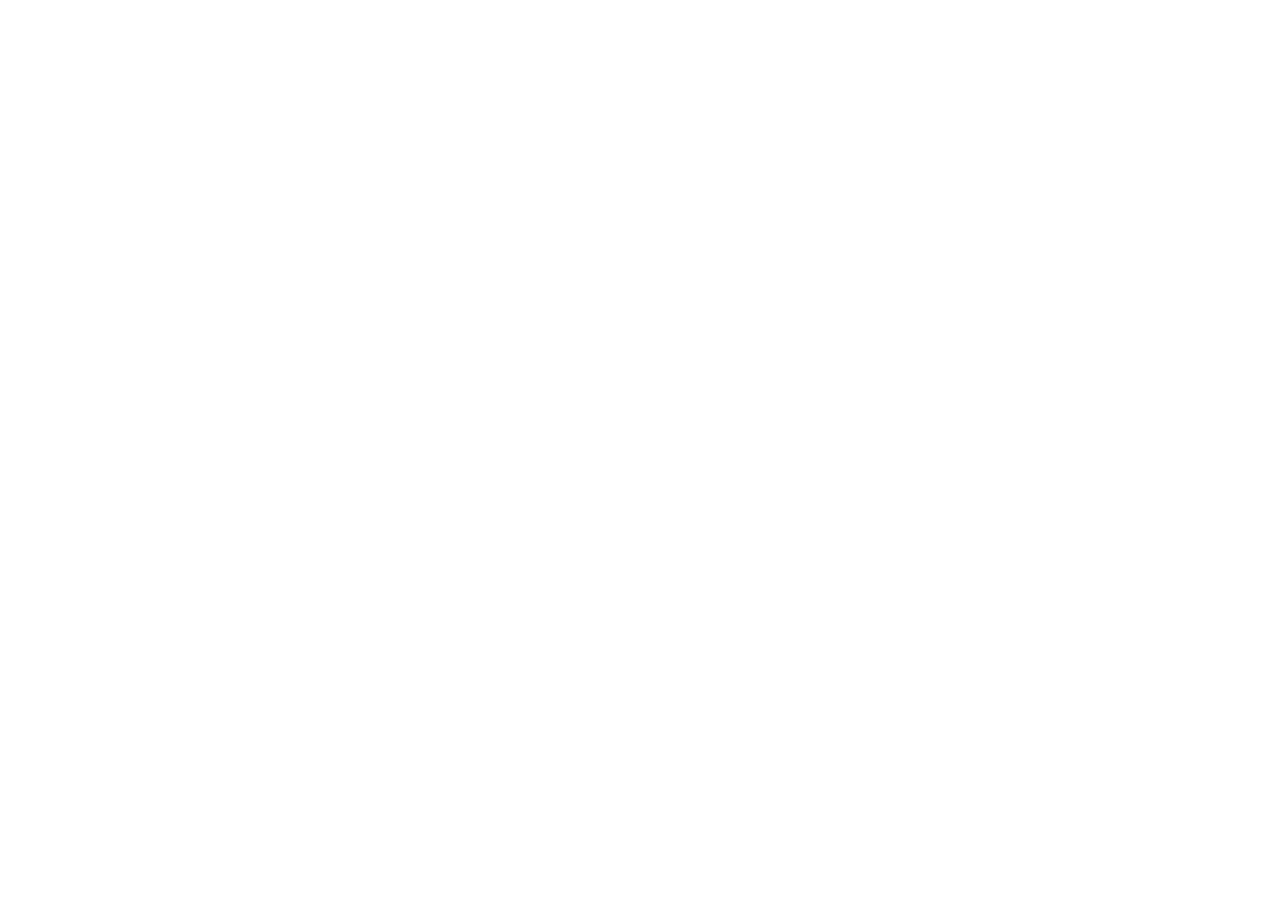
==== productpage.html @ 1621bd14 "Add files via upload" ====
<!DOCTYPE html>
<html lang="nl">

<head>
	<meta charset="UTF-8">
	<meta name="author" content="jouw naam">
	<meta name="viewport" content="width=device-width, initial-scale=1">

	<title>Howdy FED2526</title>

	<link href="styles/style.css" rel="stylesheet">

	<link rel="icon" type="image/svg+xml" href="images/favicon.svg">
</head>

<body>
	
</body>
</html>
---- styles/style.css ----
/**************/
/* CSS REMEDY */
/**************/
*,
*::after,
*::before {
  box-sizing: border-box;
}

img {
  max-width: 100%;
}

/*********************/
/* CUSTOM PROPERTIES */
/*********************/
:root {
  /* startje */
  --primary-color-text: #111;
  --secondary-color-text: #fff;
  --color-background: #eee;
  --primary-color: #2c4d4b;
  --secondary-color: #efba28;
  --fontFamily: "Source Sans 3", sans-serif;
}

/****************/
/* STYLING */
/****************/

html {
  font-family: var(--fontFamily);
  font-size: 14px;
  font-weight: 400;
}

body {
  margin: 0;
}

/* HEADER, behalve header ul */

header>button {
  /* JOUW CODE HIER - stap 3 */
  order: -1;
}

header div:nth-of-type(1) {
  display: grid;
  grid-template-columns: 10% auto 12% 12% 12%;
  padding: 1.1em;
  align-items: center;
  justify-items: center;
}

header div:nth-of-type(2) {
  position: relative;
}

header div:nth-of-type(2) input {
  width: 100%;
  height: 3em;
  padding-right: 3em;
  border: thin solid #a9a9a9;
}

header div:nth-of-type(2) img {
  position: absolute;
  right: 1em;
  top: 0.5em;
  pointer-events: none;
}

header p {
  background-color: var(--primary-color);
  color: var(--secondary-color-text);
  padding: 0.6em;
  margin: 0;
  text-align: center;
}

header div button {
  outline: none;
}

header div img {
  height: 1.8em;
}

/* ZOEKBALK */

header div label {

  display: block;
  font: var(--fontFamily)
}

input {
  width: 100%;
  padding-right: 3em;
}


/* NAV */

nav {
  position: absolute;
  translate: -110% 0%;
  transition: translate .3s;
  width: 100%;
}


nav.toonMenu {
  translate: 0% 0%;
  z-index: 1;
}

nav>ul {
  /* JOUW CODE HIER - stap 8 */
  flex-direction: column;
  padding: 0.3em;
  margin: 0;
}

/* CAROUSEL HEADER */

header ul li {
  display: grid;
  grid-template-columns: 100%;
  grid-template-rows: 80% 20%;
  max-width: 100vw;
  text-align: center;
}

header ul li img {
  height: 30em;
  overflow: scroll;
  object-fit: cover;
  grid-area: 1 / 1 / 3 / 2;
  /* https://css-tricks.com/almanac/properties/o/object-fit/ */
}

header nav ul {
  background-color: white;
}

/* header carousel, misschien naar var */
header>ul {
  display: flex;
  overflow: auto;
  scroll-snap-type: x mandatory;
  scroll-behavior: smooth;
  /* zodat je niet per ongeluk 'back' scrollt */
  overscroll-behavior-x: contain;
}

/* ul carousel, zelfde als header ul */
section ul {
  display: flex;
  overflow: auto;
  scroll-snap-type: x mandatory;
  scroll-behavior: smooth;
  /* zodat je niet per ongeluk 'back' scrollt */
  overscroll-behavior-x: contain;
  padding: 1em;
  gap: 1em;

}

li {

  flex-shrink: 0;
  scroll-snap-align: center;
}

li a {
  text-decoration: none;
  font-size: 1.2em;
  font-weight: 600;
  color: var(--primary-color);
}

header a {
  padding: .5em;
  grid-area: 2 / 1 / 3 / 2;
  background-color: white;
  margin: auto;
  border-radius: .5em;
}

svg {
  fill: var(--primary-color)
}

section:nth-of-type(1) {
  display: grid;
  grid-template-columns: repeat(2, 1fr);
  gap: .5em;
  padding: 1em;
}

section:nth-of-type(1) h2 {
  grid-column: 1 / -1;
  margin-bottom: 1em;
}

section:nth-of-type(1) article {
  position: relative;
  aspect-ratio: 1 / 1;
  overflow: hidden;
}

section:nth-of-type(1) article a {
  display: block;
  width: 100%;
  height: 100%;
  text-decoration: none;
  color: inherit;
}

section:nth-of-type(1) article img {
  width: 100%;
  height: 100%;
  object-fit: cover;
}

section:nth-of-type(1) article p {
  position: absolute;
  bottom: 0;
  left: 0;
  width: 100%;
  margin: 0;
  padding: 1em;
  text-align: center;
  color: #fff;
  font-weight: 600;
}

section:nth-of-type(2) {
  background-color: var(--primary-color);
  padding: 3em 2em;
}

/* Titel */
section:nth-of-type(2) h2 {
  margin: 0;

  color: #fff;

  font-weight: 600;
  font-size: 24px;
}

/* Link onder de titel */
section:nth-of-type(2) a {
  display: inline-block;
  margin-top: 1.5em;

  color: #fff;
  text-decoration: underline;
  font-weight: 500;
  font-size: 16px;
}

/* Afbeelding */
section:nth-of-type(2) img {
  display: block;
  margin-top: 2em;

  width: 100%;
  max-width: 520px;

}

/* SECTION 3 */
section:nth-of-type(3) section ul {
  display: grid;
  grid-template-columns: repeat(4, minmax(0, 1fr));
  gap: 28px;
  padding: 0;
  margin: 0;
  list-style: none;
}

/* @media (max-width: 1024px){ section ul{ grid-template-columns: repeat(3, 1fr);} }
@media (max-width: 768px){  section ul{ grid-template-columns: repeat(2, 1fr);} }
@media (max-width: 480px){  section ul{ grid-template-columns: 1fr;} } */


/* ===== Product card (LI) – “Bever” look ===== */
section:nth-of-type(3) li,
section:nth-of-type(5) li {
  display: grid;
  grid-template-columns: repeat(5, 16px) 1fr;
  grid-template-areas:
    "img img img img img img"
    "title title title title title title"
    "s1 s2 s3 s4 s5 count"
    "price price price price price price"
    "colors colors colors colors colors colors";
  row-gap: 14px;
  column-gap: 6px;
  font-family: system-ui, -apple-system, Segoe UI, Roboto, Arial, sans-serif;
  color: #111;
  max-width: 40%;
}

/* IMAGE (grote lichtgrijze tile) */
section:nth-of-type(3) li>img:first-child,
section:nth-of-type(5) li>img:first-child {
  grid-area: img;
  width: 100%;
  object-fit: contain;
  display: block;
}

/* HEART (witte cirkel rechtsboven in tile) */
section:nth-of-type(3) li>button,
section:nth-of-type(5) li>button {
  grid-area: img;
  justify-self: end;
  align-self: start;
  margin: .5em;
  width: 3em;
  height: 3em;
  border: 0;
  border-radius: 999px;
  background: #fff;

  display: grid;
  place-items: center;
  cursor: pointer;
}

section:nth-of-type(3) li>button svg,
section:nth-of-type(5) li>button svg {
  width: 26px;
  height: 26px;
  fill: #0f3b35;
}

/* TITLE */
section:nth-of-type(3) li>h3,
section:nth-of-type(5) li>h3 {
  grid-area: title;
  margin: 0;
  padding: 0 0 0 0;
  font-size: 14px;
  line-height: 1.2;
  font-weight: 600;
  letter-spacing: -0.01em;
}

/* STARS */
section:nth-of-type(3) li>img:nth-of-type(2),
section:nth-of-type(5) li>img:nth-of-type(2) {
  grid-area: s1;
}

section:nth-of-type(3) li>img:nth-of-type(3),
section:nth-of-type(5) li>img:nth-of-type(3) {
  grid-area: s2;
}

section:nth-of-type(3) li>img:nth-of-type(4),
section:nth-of-type(5) li>img:nth-of-type(4) {
  grid-area: s3;
}

section:nth-of-type(3) li>img:nth-of-type(5),
section:nth-of-type(5) li>img:nth-of-type(5) {
  grid-area: s4;
}

section:nth-of-type(3) li>img:nth-of-type(6),
section:nth-of-type(5) li>img:nth-of-type(6) {
  grid-area: s5;
}

section:nth-of-type(3) li>img[src*="star"],
section:nth-of-type(5) li>img[src*="star"] {
  width: 18px;
  height: 18px;
  align-self: center;
  display: block;
}

/* REVIEW COUNT “7” rechts naast sterren */
section:nth-of-type(3) li::after,
section:nth-of-type(5) li::after {
  content: var(--review-count);
  grid-area: count;
  align-self: center;
  justify-self: start;
  font-size: 14px;
  color: #6b7280;
  margin-left: 4px;
}

/* PRICE */
section:nth-of-type(3) li>p:first-of-type,
section:nth-of-type(5) li>p:first-of-type {
  grid-area: price;
  margin: 0;
  font-size: 16px;
  font-weight: 800;
  letter-spacing: -0.01em;
}

/* COLORS */
section:nth-of-type(3) li>p:last-of-type,
section:nth-of-type(5) li>p:last-of-type {
  grid-area: colors;
  margin: 0;
  font-size: 13px;
  font-weight: 400;
  color: #8A8A8A;
  ;
}

/* Spacing onder tile (zoals voorbeeld: tekst “hangt” onder tile) */
section:nth-of-type(3) li>h3,
section:nth-of-type(3) li>img[src*="star"],
section:nth-of-type(3) li::after,
section:nth-of-type(3) li>p section:nth-of-type(5) li>h3,
section:nth-of-type(5) li>img[src*="star"],
section:nth-of-type(5) li::after,
section:nth-of-type(5) li>p {
  padding-left: 0;
}

/* SECTION 4 */
section:nth-of-type(4) {
  background-color: #E9E0D2;
  max-width: 520px;
  margin: 40px auto;
  font-family: system-ui, sans-serif;
  padding: 3em 2em;
}

section:nth-of-type(4) h2 {

  margin: 0;
  color: #404040;
  ;
  font-weight: 600;
  font-size: 24px;
}

section:nth-of-type(4) a {
  display: inline-block;
  margin-top: 1.5em;
  color: #404040;
  text-decoration: none;
  font-weight: 500;
  font-size: 16px;
}


section:nth-of-type(4) img {
  height: 480px;
  object-fit: cover;
  display: block;
  margin-top: 2em;
  width: 100%;
  max-width: 520px;
}

.visually-hidden {
  position: absolute;
  width: 1px;
  height: 1px;
  padding: 0;
  margin: -1px;
  overflow: hidden;
  clip: rect(0, 0, 0, 0);
  white-space: nowrap;
  border: 0;
}
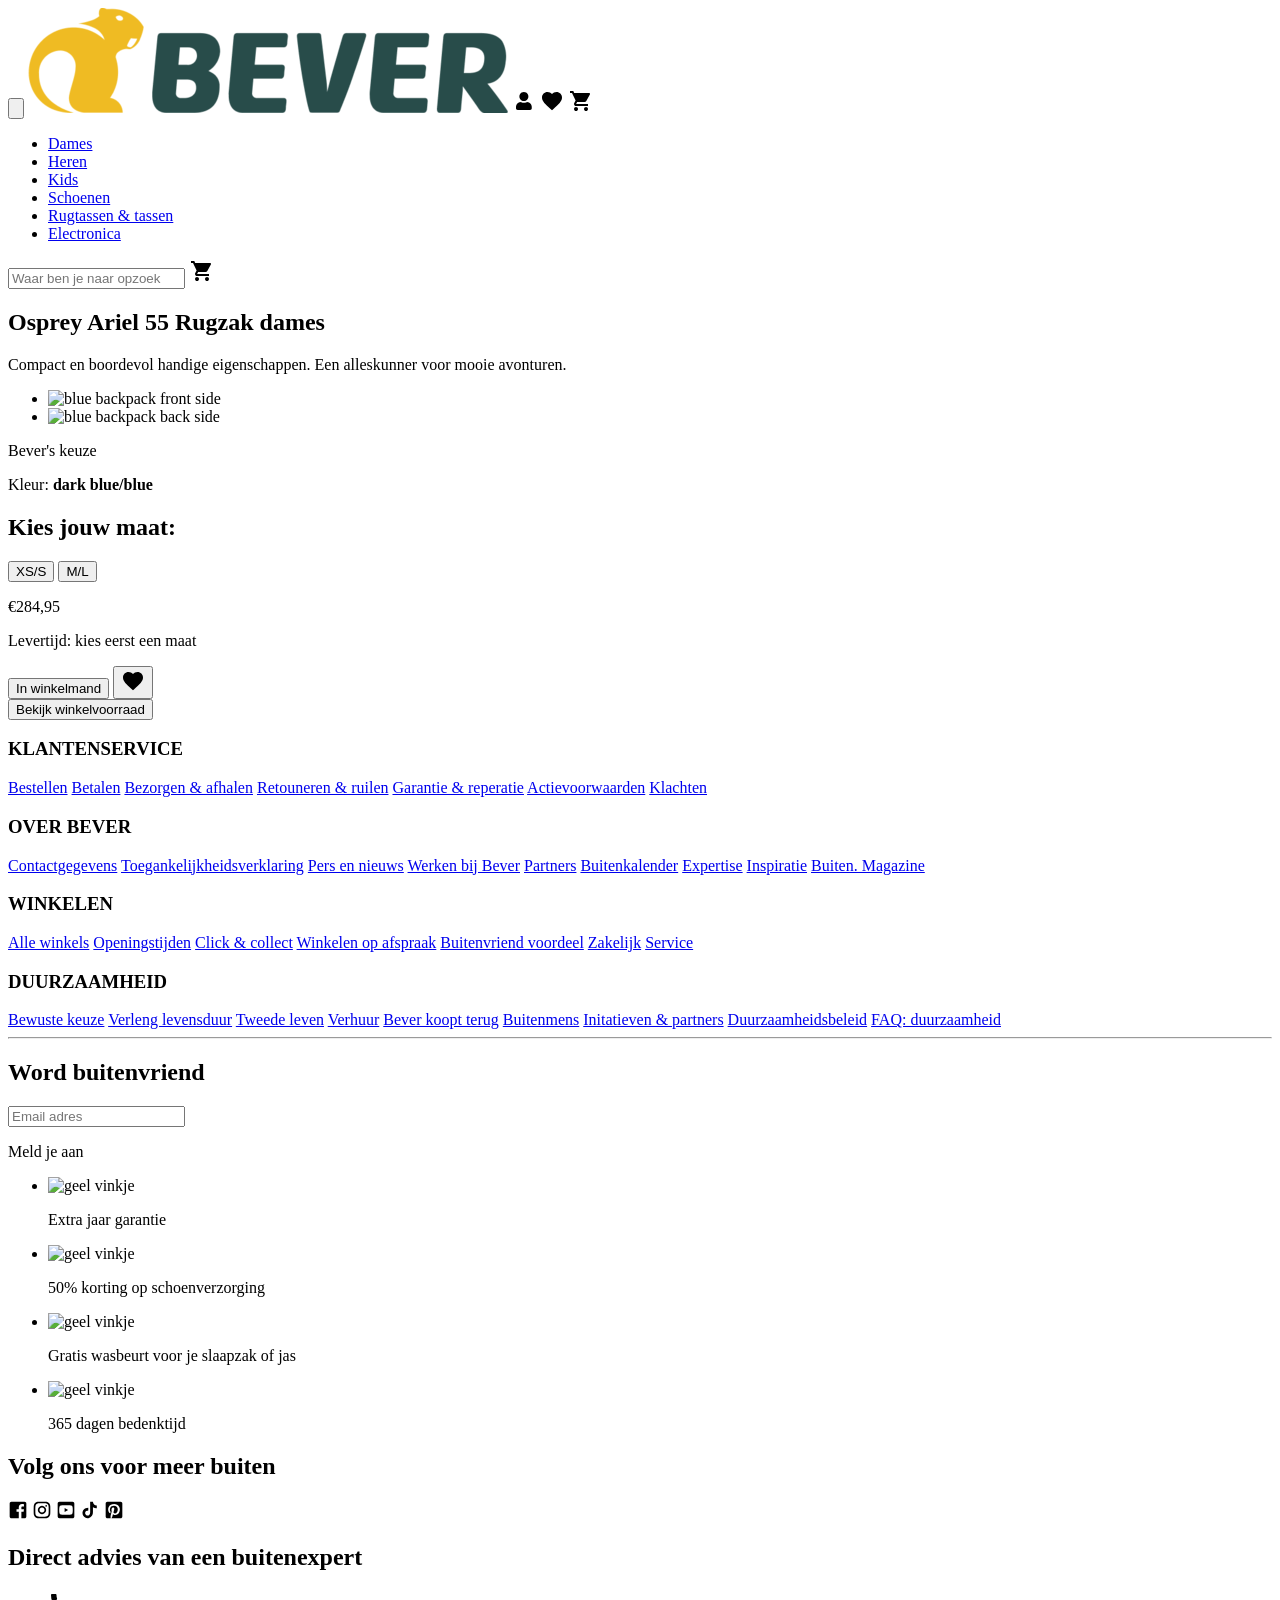
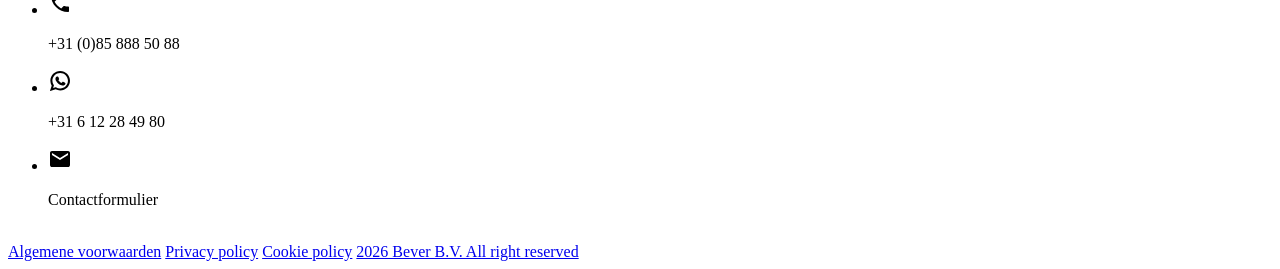
==== commit 2d2d933d: "Add files via upload" ====
--- a/productpage.html
+++ b/productpage.html
@@ -8,12 +8,298 @@
 
 	<title>Howdy FED2526</title>
 
-	<link href="styles/style.css" rel="stylesheet">
+	<link href="styles/style-algemeen.css" rel="stylesheet">
+	<link href="styles/style-productpage.css" rel="stylesheet">
 
 	<link rel="icon" type="image/svg+xml" href="images/favicon.svg">
 </head>
 
 <body>
-	
+	<header>
+		<div>
+
+			<button aria-hidden="true"><img src="https://assets.codepen.io/274456/ui-icon-hamburger.svg"
+					alt="" /></button>
+
+
+
+			<img src="images/BeverLogo.png" alt="Bever logo" href="index.html" />
+			<svg width="24" height="24" viewBox="0 0 24 24" xmlns="http://www.w3.org/2000/svg" focusable="false"
+				aria-hidden="true" class="as-a-icon__svg">
+				<title>account</title>
+				<path fill-rule="evenodd" clip-rule="evenodd"
+					d="M9.607 11.402a4.461 4.461 0 0 0 2.268.598c.82 0 1.576-.2 2.268-.598a4.377 4.377 0 0 0 1.634-1.634 4.462 4.462 0 0 0 .598-2.268c0-.82-.2-1.576-.598-2.268a4.377 4.377 0 0 0-1.634-1.634A4.462 4.462 0 0 0 11.875 3c-.82 0-1.576.2-2.268.598a4.378 4.378 0 0 0-1.634 1.634A4.462 4.462 0 0 0 7.375 7.5c0 .82.2 1.576.598 2.268a4.377 4.377 0 0 0 1.634 1.634Zm7.788 2.356a4.61 4.61 0 0 0-2.356-.633h-.598a6.105 6.105 0 0 1-2.566.563c-.89 0-1.746-.188-2.566-.563H8.71a4.61 4.61 0 0 0-2.356.633c-.726.422-1.3.996-1.722 1.722A4.611 4.611 0 0 0 4 17.836v1.477c0 .468.164.867.492 1.195.328.328.727.492 1.196.492h12.375c.468 0 .867-.164 1.195-.492.328-.328.492-.727.492-1.195v-1.477c0-.844-.211-1.629-.633-2.356a4.672 4.672 0 0 0-1.723-1.722Z">
+				</path>
+			</svg>
+
+			<svg width="24" height="24" viewBox="0 0 24 24" xmlns="http://www.w3.org/2000/svg" focusable="false"
+				aria-hidden="true" class="as-a-icon__svg">
+				<path
+					d="m12 21.333-1.45-1.318C5.4 15.349 2 12.272 2 8.495 2 5.418 4.42 3 7.5 3c1.74 0 3.41.81 4.5 2.088C13.09 3.81 14.76 3 16.5 3 19.58 3 22 5.418 22 8.495c0 3.777-3.4 6.854-8.55 11.53L12 21.332Z">
+				</path>
+			</svg>
+
+			<svg width="24" height="24" viewBox="0 0 24 24" xmlns="http://www.w3.org/2000/svg" focusable="false"
+				aria-hidden="true" class="as-a-icon__svg">
+				<path fill-rule="evenodd" clip-rule="evenodd"
+					d="M2 2h3.279l.936 1.972h14.801c.281 0 .516.102.703.305.187.203.281.446.281.728a.907.907 0 0 1-.14.47l-3.56 6.478c-.375.689-.953 1.033-1.733 1.033H9.119l-.89 1.643-.046.141c0 .156.078.235.234.235h11.569v2.018H7.996c-.532 0-.992-.203-1.382-.61-.39-.407-.586-.876-.586-1.408 0-.313.078-.626.234-.94l1.359-2.487-3.607-7.606H2V2Zm14.614 16.62c.405-.407.874-.61 1.405-.61.53 0 .991.203 1.382.61.39.407.585.876.585 1.408 0 .532-.195.994-.585 1.385-.39.391-.851.587-1.382.587-.531 0-1-.196-1.405-.587-.406-.391-.61-.853-.61-1.385s.204-1.001.61-1.408Zm-8.619-.61c-.53 0-.999.203-1.405.61a2.017 2.017 0 0 0-.562 1.408c0 .532.195.994.586 1.385.39.391.85.587 1.381.587s1-.196 1.405-.587c.406-.391.61-.853.61-1.385s-.204-1.001-.61-1.408c-.405-.407-.874-.61-1.405-.61Z">
+				</path>
+			</svg>
+		</div>
+
+		<nav>
+			<ul>
+				<li><a href="#"> Dames</a></li>
+				<li><a href="#"> Heren</a></li>
+				<li><a href="#"> Kids</a></li>
+				<li><a href="#"> Schoenen</a></li>
+				<li><a href="#"> Rugtassen & tassen</a></li>
+				<li><a href="#"> Electronica</a>
+				</li>
+			</ul>
+		</nav>
+
+		<div>
+			<input type="search" name="zoeken" placeholder="Waar ben je naar opzoek" />
+			<img src="images/basket.svg">
+		</div>
+	</header>
+
+	<main>
+
+		<section>
+
+			<h1>Osprey Ariel 55 Rugzak dames</h1>
+			<p>Compact en boordevol handige eigenschappen. Een alleskunner voor mooie avonturen.</p>
+
+			<ul>
+				<li>
+					<img src="images/backpack_front.jpg" alt="blue backpack front side">
+				</li>
+				<li>
+					<img src="images/backpack_back.jpg" alt="blue backpack back side">
+				</li>
+			</ul>
+			<p>Bever's keuze</p>
+
+		</section>
+
+		<section>
+			<p>Kleur: <strong>dark blue/blue</strong></p>
+
+			<h2>Kies jouw maat:</h2>
+
+			<form>
+				<button type="button">XS/S</button>
+				<button type="button">M/L</button>
+			</form>
+
+			<p>€284,95</p>
+
+			<p>Levertijd: kies eerst een maat</p>
+
+			<form>
+				<button type="submit"> In winkelmand</button>
+				<button type="button">
+					<svg width="24" height="24" viewBox="0 0 24 24" xmlns="http://www.w3.org/2000/svg" focusable="false"
+						aria-hidden="true" class="as-a-icon__svg">
+						<title>favorite heart</title>
+						<path
+							d="m12 21.333-1.45-1.318C5.4 15.349 2 12.272 2 8.495 2 5.418 4.42 3 7.5 3c1.74 0 3.41.81 4.5 2.088C13.09 3.81 14.76 3 16.5 3 19.58 3 22 5.418 22 8.495c0 3.777-3.4 6.854-8.55 11.53L12 21.332Z">
+						</path>
+					</svg>
+				</button>
+			</form>
+
+			<button type="button"> Bekijk winkelvoorraad</button>
+		</section>
+
+		<section>
+
+		</section>
+
+	</main>
+
+	<footer>
+		<section>
+
+			<h3>KLANTENSERVICE</h3>
+			<a href="#">Bestellen</a>
+			<a href="#">Betalen</a>
+			<a href="#">Bezorgen & afhalen</a>
+			<a href="#">Retouneren & ruilen</a>
+			<a href="#">Garantie & reperatie</a>
+			<a href="#">Actievoorwaarden</a>
+			<a href="#">Klachten</a>
+
+
+			<h3>OVER BEVER</h3>
+			<a href="#">Contactgegevens</a>
+			<a href="#">Toegankelijkheidsverklaring</a>
+			<a href="#">Pers en nieuws</a>
+			<a href="#">Werken bij Bever</a>
+			<a href="#">Partners</a>
+			<a href="#">Buitenkalender</a>
+			<a href="#">Expertise</a>
+			<a href="#">Inspiratie</a>
+			<a href="#">Buiten. Magazine</a>
+
+
+			<h3>WINKELEN</h3>
+			<a href="#">Alle winkels</a>
+			<a href="#">Openingstijden</a>
+			<a href="#">Click & collect</a>
+			<a href="#">Winkelen op afspraak</a>
+			<a href="#">Buitenvriend voordeel</a>
+			<a href="#">Zakelijk</a>
+			<a href="#">Service</a>
+
+			<h3>DUURZAAMHEID</h3>
+			<a href="#">Bewuste keuze</a>
+			<a href="#">Verleng levensduur</a>
+			<a href="#">Tweede leven</a>
+			<a href="#">Verhuur</a>
+			<a href="#">Bever koopt terug</a>
+			<a href="#">Buitenmens</a>
+			<a href="#">Initatieven & partners</a>
+			<a href="#">Duurzaamheidsbeleid</a>
+			<a href="#">FAQ: duurzaamheid</a>
+
+		</section>
+
+		<HR>
+
+		<section>
+			<H2>Word buitenvriend</H2>
+			<input type="search" name="zoeken" placeholder="Email adres" />
+			<p>Meld je aan</p>
+
+			<ul>
+				<li>
+					<img src="images/vink-vector.png" alt="geel vinkje">
+					<p>Extra jaar garantie</p>
+				</li>
+
+				<li>
+					<img src="images/vink-vector.png" alt="geel vinkje">
+					<p>50% korting op schoenverzorging</p>
+				</li>
+
+				<li>
+					<img src="images/vink-vector.png" alt="geel vinkje">
+					<p>Gratis wasbeurt voor je slaapzak of jas</p>
+				</li>
+
+				<li>
+					<img src="images/vink-vector.png" alt="geel vinkje">
+					<p>365 dagen bedenktijd</p>
+				</li>
+			</ul>
+		</section>
+
+		<section>
+			<h2>Volg ons voor meer buiten</h2>
+			<article>
+				<svg width="20" height="20" viewBox="0 0 24 24" xmlns="http://www.w3.org/2000/svg" focusable="false"
+					aria-hidden="true" class="as-a-icon__svg">
+					<path
+						d="M22 4.143v15.714c0 .595-.208 1.101-.625 1.518a2.066 2.066 0 0 1-1.518.625h-3.794v-7.902h2.678l.402-3.036h-3.08v-1.92c0-.475.089-.832.267-1.07.239-.268.64-.402 1.206-.402h1.607V4.99c-.625-.09-1.399-.134-2.322-.134-1.19 0-2.135.35-2.834 1.05-.7.699-1.05 1.673-1.05 2.923v2.232h-2.723v3.036h2.723V22H4.143a2.066 2.066 0 0 1-1.518-.625A2.067 2.067 0 0 1 2 19.857V4.143c0-.595.208-1.101.625-1.518A2.066 2.066 0 0 1 4.143 2h15.714c.595 0 1.101.208 1.518.625.417.417.625.923.625 1.518Z">
+					</path>
+				</svg>
+				<svg width="20" height="20" viewBox="0 0 24 24" xmlns="http://www.w3.org/2000/svg" focusable="false"
+					aria-hidden="true" class="as-a-icon__svg">
+					<path fill-rule="evenodd" clip-rule="evenodd"
+						d="M21.955 7.848c.03.834.045 2.218.045 4.152 0 1.934-.022 3.326-.067 4.174-.045.848-.171 1.585-.38 2.21a5.204 5.204 0 0 1-1.227 1.942c-.55.55-1.198.96-1.942 1.228-.625.208-1.362.334-2.21.379-.848.045-2.24.067-4.174.067-1.934 0-3.326-.022-4.174-.067-.848-.045-1.585-.186-2.21-.424a4.759 4.759 0 0 1-1.942-1.183 5.203 5.203 0 0 1-1.228-1.942c-.208-.625-.334-1.362-.379-2.21C2.022 15.326 2 13.934 2 12c0-1.934.022-3.326.067-4.174.045-.848.171-1.585.38-2.21a5.203 5.203 0 0 1 1.227-1.942c.55-.55 1.198-.96 1.942-1.228.625-.208 1.362-.334 2.21-.379C8.674 2.022 10.066 2 12 2c1.934 0 3.326.022 4.174.067.848.045 1.585.171 2.21.38a5.203 5.203 0 0 1 1.942 1.227c.55.55.96 1.198 1.228 1.942.208.625.342 1.37.401 2.232Zm-4.27-.144c.185-.198.29-.432.315-.704a.961.961 0 0 0-.296-.704A.961.961 0 0 0 17 6a.961.961 0 0 0-.704.296A.961.961 0 0 0 16 7c0 .272.099.506.296.704A.961.961 0 0 0 17 8c.272 0 .5-.099.685-.296ZM12 7c.899 0 1.732.225 2.5.674A5.015 5.015 0 0 1 16.326 9.5c.45.768.674 1.601.674 2.5s-.225 1.732-.674 2.5a5.015 5.015 0 0 1-1.826 1.826A4.865 4.865 0 0 1 12 17a4.865 4.865 0 0 1-2.5-.674A5.015 5.015 0 0 1 7.674 14.5 4.865 4.865 0 0 1 7 12c0-.899.225-1.732.674-2.5A5.015 5.015 0 0 1 9.5 7.674 4.865 4.865 0 0 1 12 7Zm0 8a2.89 2.89 0 0 0 2.12-.88A2.89 2.89 0 0 0 15 12a2.89 2.89 0 0 0-.88-2.12A2.89 2.89 0 0 0 12 9a2.89 2.89 0 0 0-2.12.88A2.89 2.89 0 0 0 9 12c0 .827.293 1.533.88 2.12A2.89 2.89 0 0 0 12 15Zm7.956.391c-.057 1.073-.173 1.855-.347 2.348-.348.87-.971 1.493-1.87 1.87-.464.174-1.246.29-2.348.347-.608.03-1.507.044-2.695.044h-1.392a63.4 63.4 0 0 1-2.695-.044c-1.073-.057-1.855-.173-2.348-.347-.87-.348-1.493-.971-1.87-1.87-.174-.493-.29-1.275-.348-2.348A63.424 63.424 0 0 1 4 12.696v-1.392c0-1.16.014-2.058.043-2.695.058-1.102.174-1.884.348-2.348.348-.899.971-1.522 1.87-1.87.493-.174 1.275-.29 2.348-.348A63.423 63.423 0 0 1 11.304 4h1.392c1.16 0 2.058.014 2.695.043 1.102.058 1.884.174 2.348.348.899.348 1.522.971 1.87 1.87.174.464.29 1.246.347 2.348.03.608.044 1.507.044 2.695v1.392a63.4 63.4 0 0 1-.044 2.695Z">
+					</path>
+				</svg>
+				<svg width="20" height="20" viewBox="0 0 24 24" xmlns="http://www.w3.org/2000/svg" focusable="false"
+					aria-hidden="true" class="as-a-icon__svg">
+					<path fill-rule="evenodd" clip-rule="evenodd"
+						d="M22 4.143v15.714C22 21.04 21.04 22 19.857 22H4.143A2.143 2.143 0 0 1 2 19.857V4.143C2 2.96 2.96 2 4.143 2h15.714C21.04 2 22 2.96 22 4.143Zm-11.66 5.45 4.25 2.416-4.25 2.415v-4.83Zm9.446-1.517c.339 1.277.339 3.937.339 3.937s0 2.661-.34 3.933a2.008 2.008 0 0 1-1.437 1.425c-1.263.343-6.348.343-6.348.343s-5.085 0-6.348-.339a2.008 2.008 0 0 1-1.438-1.424c-.339-1.277-.339-3.938-.339-3.938s0-2.665.34-3.937a2.038 2.038 0 0 1 1.437-1.447C6.915 6.286 12 6.286 12 6.286s5.085 0 6.348.343c.701.188 1.25.742 1.438 1.447Z">
+					</path>
+				</svg>
+				<svg width="20" height="20" viewBox="0 0 24 24" xmlns="http://www.w3.org/2000/svg" focusable="false"
+					aria-hidden="true" class="as-a-icon__svg">
+					<path fill-rule="evenodd" clip-rule="evenodd"
+						d="M15.483 2c.33 2.838 1.914 4.53 4.668 4.71v3.192c-1.596.156-2.994-.366-4.62-1.35v5.97c0 7.585-8.268 9.955-11.593 4.519-2.136-3.499-.828-9.637 6.025-9.883v3.366a9.904 9.904 0 0 0-1.59.39c-1.524.516-2.388 1.482-2.148 3.187.462 3.264 6.45 4.23 5.952-2.149V2.006h3.306V2Z">
+					</path>
+				</svg>
+				<svg width="20" height="20	" viewBox="0 0 24 24" xmlns="http://www.w3.org/2000/svg" focusable="false"
+					aria-hidden="true" class="as-a-icon__svg">
+					<path
+						d="M22 4.143v15.714c0 .595-.208 1.101-.625 1.518a2.066 2.066 0 0 1-1.518.625H8.875c.655-1.071 1.071-1.95 1.25-2.634l.67-2.634c.178.357.506.662.982.915s.982.38 1.518.38c1.1-.03 2.083-.343 2.946-.938s1.54-1.413 2.031-2.455c.491-1.042.737-2.173.737-3.393 0-1.22-.298-2.314-.893-3.281a6.25 6.25 0 0 0-2.455-2.277c-1.042-.55-2.188-.826-3.438-.826-1.518 0-2.842.313-3.973.938a6.254 6.254 0 0 0-2.41 2.41 6.66 6.66 0 0 0-.849 3.304c0 .833.208 1.667.625 2.5.417.833.952 1.414 1.607 1.741.209.09.328.03.357-.179l.313-1.205a.31.31 0 0 0-.09-.312c-.238-.298-.431-.678-.58-1.139A4.419 4.419 0 0 1 7 11.554c0-.834.2-1.615.603-2.344.401-.73.96-1.302 1.674-1.719.774-.476 1.667-.714 2.678-.714 1.34 0 2.44.416 3.304 1.25.863.833 1.295 1.905 1.295 3.214 0 1.458-.335 2.656-1.005 3.594-.67.937-1.495 1.406-2.478 1.406-.535 0-.967-.193-1.294-.58-.328-.387-.432-.848-.313-1.384.06-.328.194-.804.402-1.429.328-1.071.491-1.815.491-2.232 0-.565-.163-.982-.49-1.25-.328-.268-.723-.35-1.184-.245-.461.104-.856.364-1.183.78-.327.477-.491 1.087-.491 1.831 0 .655.104 1.206.312 1.652l-.625 2.545c-.446 1.815-.699 2.99-.758 3.526-.09.625-.075 1.459.044 2.5l.134.045H4.143a2.066 2.066 0 0 1-1.518-.625A2.067 2.067 0 0 1 2 19.857V4.143c0-.595.208-1.101.625-1.518A2.066 2.066 0 0 1 4.143 2h15.714c.595 0 1.101.208 1.518.625.417.417.625.923.625 1.518Z">
+					</path>
+				</svg>
+			</article>
+
+
+		</section>
+
+		<section>
+			<h2>Direct advies van een buitenexpert</h2>
+			<ul>
+				<li>
+					<svg width="24" height="24" viewBox="0 0 24 24" xmlns="http://www.w3.org/2000/svg" focusable="false"
+						aria-hidden="true" class="as-a-icon__svg">
+						<path
+							d="M6.61 10.781c1.5 2.906 3.702 5.11 6.609 6.61l2.203-2.203c.312-.313.656-.391 1.031-.235 1.125.375 2.313.563 3.563.563.28 0 .515.093.703.28A.954.954 0 0 1 21 16.5v3.516a.955.955 0 0 1-.281.703.955.955 0 0 1-.703.281c-4.688 0-8.696-1.664-12.024-4.992C4.664 12.68 3 8.672 3 3.984c0-.28.094-.515.281-.703A.954.954 0 0 1 3.984 3H7.5c.281 0 .516.094.703.281a.954.954 0 0 1 .281.703c0 1.25.188 2.438.563 3.563.125.406.047.75-.235 1.031L6.61 10.781Z">
+						</path>
+					</svg>
+					<p>+31 (0)85 888 50 88</p>
+				</li>
+
+				<li>
+					<svg width="24" height="24" viewBox="0 0 24 24" xmlns="http://www.w3.org/2000/svg" focusable="false"
+						aria-hidden="true" class="as-a-icon__svg">
+						<path
+							d="M16.957 13.657c-.039-.018-1.49-.723-1.748-.814a1.016 1.016 0 0 0-.338-.074c-.196 0-.36.096-.489.285-.145.213-.584.719-.72.87-.017.02-.041.043-.056.043-.013 0-.237-.09-.305-.12-1.557-.666-2.739-2.27-2.901-2.54-.023-.04-.024-.057-.024-.057.005-.02.058-.072.085-.099.079-.077.164-.179.247-.277l.117-.137c.12-.138.174-.245.236-.37l.033-.064a.66.66 0 0 0-.02-.628c-.034-.067-.647-1.525-.712-1.679-.157-.37-.364-.541-.652-.541l-.112.004c-.136.006-.878.102-1.207.306-.348.217-.936.906-.936 2.119 0 1.092.702 2.122 1.004 2.514l.041.059c1.155 1.663 2.595 2.896 4.055 3.471 1.406.553 2.072.617 2.45.617.159 0 .286-.012.398-.023l.072-.006c.485-.043 1.552-.588 1.795-1.253.191-.524.242-1.096.114-1.304-.087-.14-.237-.212-.427-.302Z">
+						</path>
+						<path
+							d="M12.178 2C6.76 2 2.354 6.374 2.354 11.75c0 1.738.465 3.44 1.347 4.93l-1.687 4.977a.26.26 0 0 0 .324.33l5.19-1.648a9.89 9.89 0 0 0 4.65 1.159c5.416 0 9.822-4.373 9.822-9.749C22 6.374 17.594 2 12.178 2Zm0 17.467a7.782 7.782 0 0 1-4.282-1.276.26.26 0 0 0-.221-.03l-2.6.826.84-2.476a.26.26 0 0 0-.037-.237 7.612 7.612 0 0 1-1.481-4.525c0-4.255 3.49-7.718 7.78-7.718s7.78 3.463 7.78 7.718c0 4.256-3.49 7.718-7.78 7.718Z">
+						</path>
+					</svg>
+					<p>+31 6 12 28 49 80</p>
+				</li>
+
+				<li>
+					<svg width="24" height="24" viewBox="0 0 24 24" xmlns="http://www.w3.org/2000/svg" focusable="false"
+						aria-hidden="true" class="as-a-icon__svg">
+						<path fill-rule="evenodd" clip-rule="evenodd"
+							d="M21.413 4.608C21.022 4.203 20.56 4 20.028 4H3.972c-.532 0-.994.203-1.385.608C2.196 5.014 2 5.481 2 6.012v11.976c0 .53.196.998.587 1.404.391.405.853.608 1.385.608h16.056c.532 0 .994-.203 1.385-.608.391-.406.587-.873.587-1.404V6.012c0-.53-.196-.998-.587-1.404Zm-1.385 1.404v2.011L12 12.983l-8.028-4.96V6.012L12 11.018l8.028-5.006Z">
+						</path>
+					</svg>
+					<p>Contactformulier</p>
+				</li>
+			</ul>
+
+
+
+			<div>
+				<img src="" alt="">
+				<img src="" alt="">
+				<img src="" alt="">
+				<img src="" alt="">
+				<img src="" alt="">
+				<img src="" alt="">
+				<img src="" alt="">
+				<img src="" alt="">
+			</div>
+
+			<article>
+				<a href="#">Algemene voorwaarden</a>
+				<a href="#">Privacy policy</a>
+				<a href="#">Cookie policy</a>
+				<a href="#">2026 Bever B.V. All right reserved</a>
+			</article>
+
+		</section>
+
+
+	</footer>
+
+
+	<script defer src="scripts/script.js"></script>
+
 </body>
+
 </html>
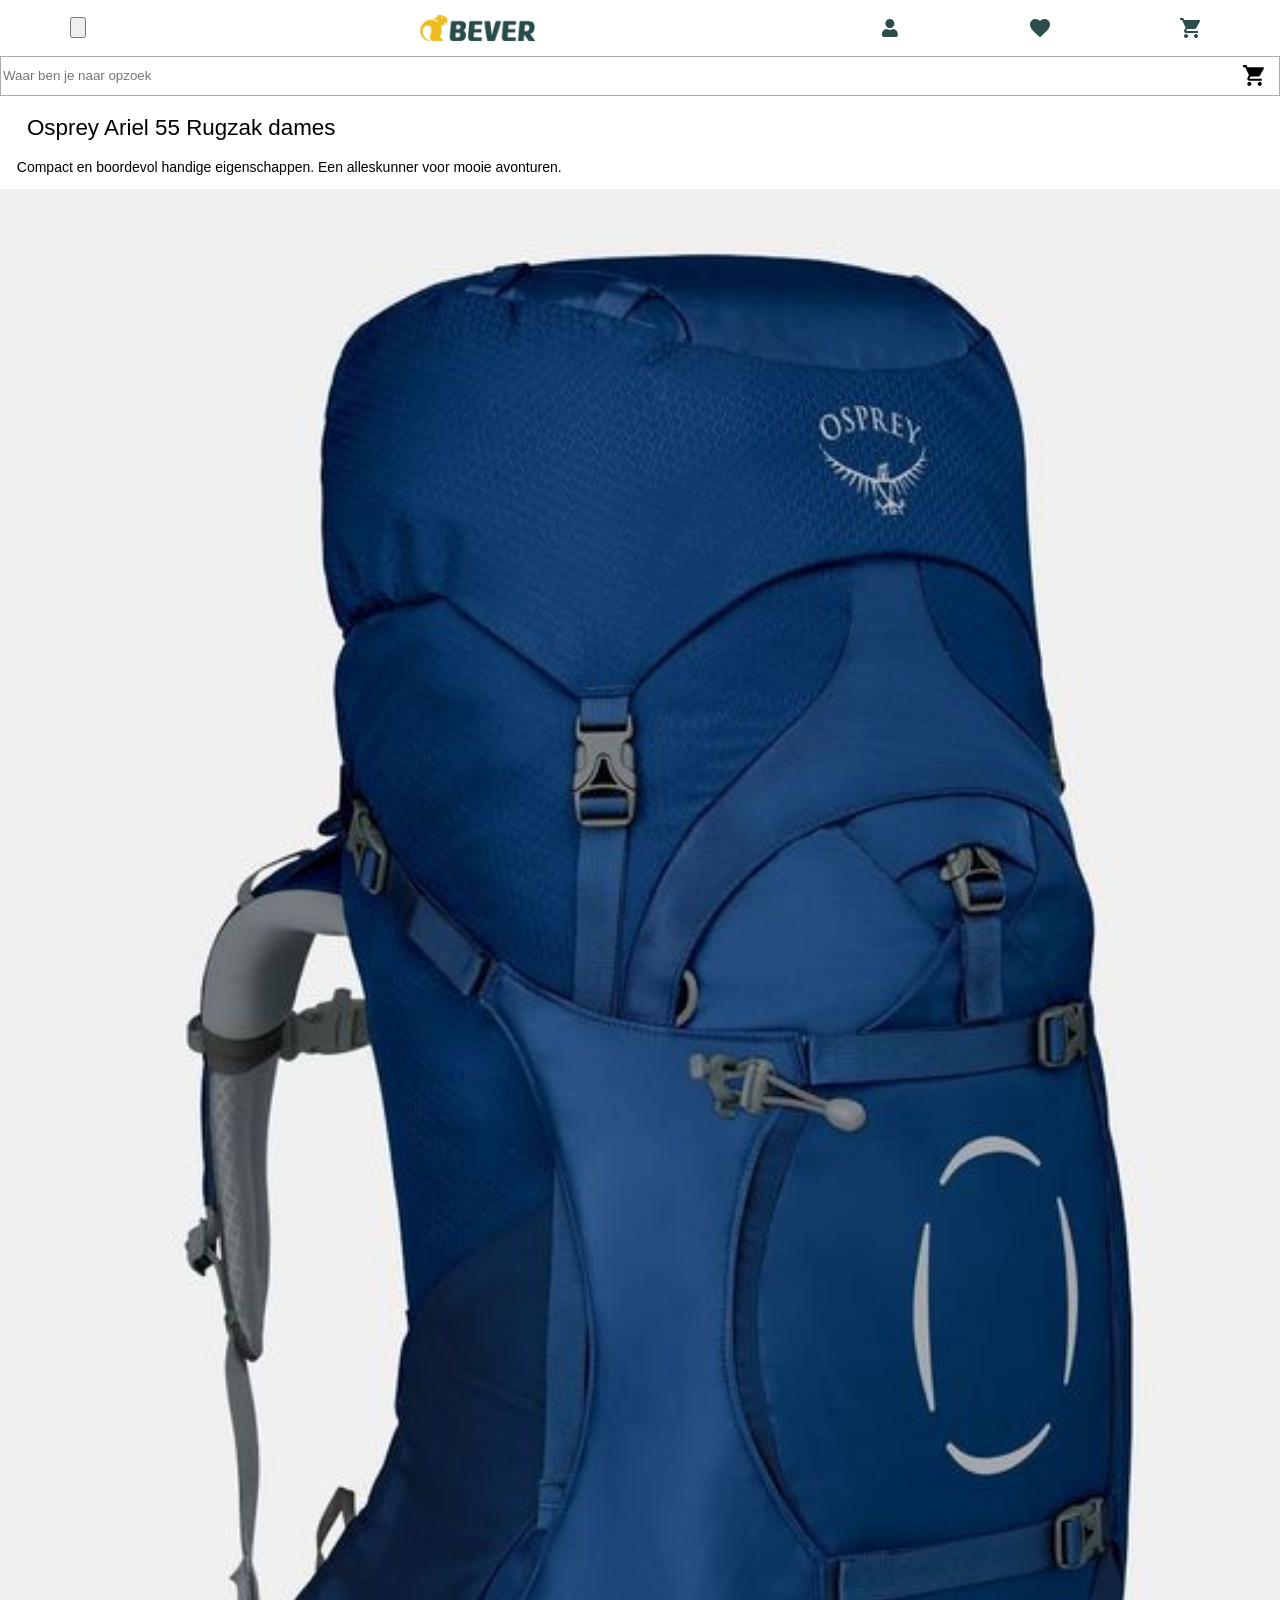
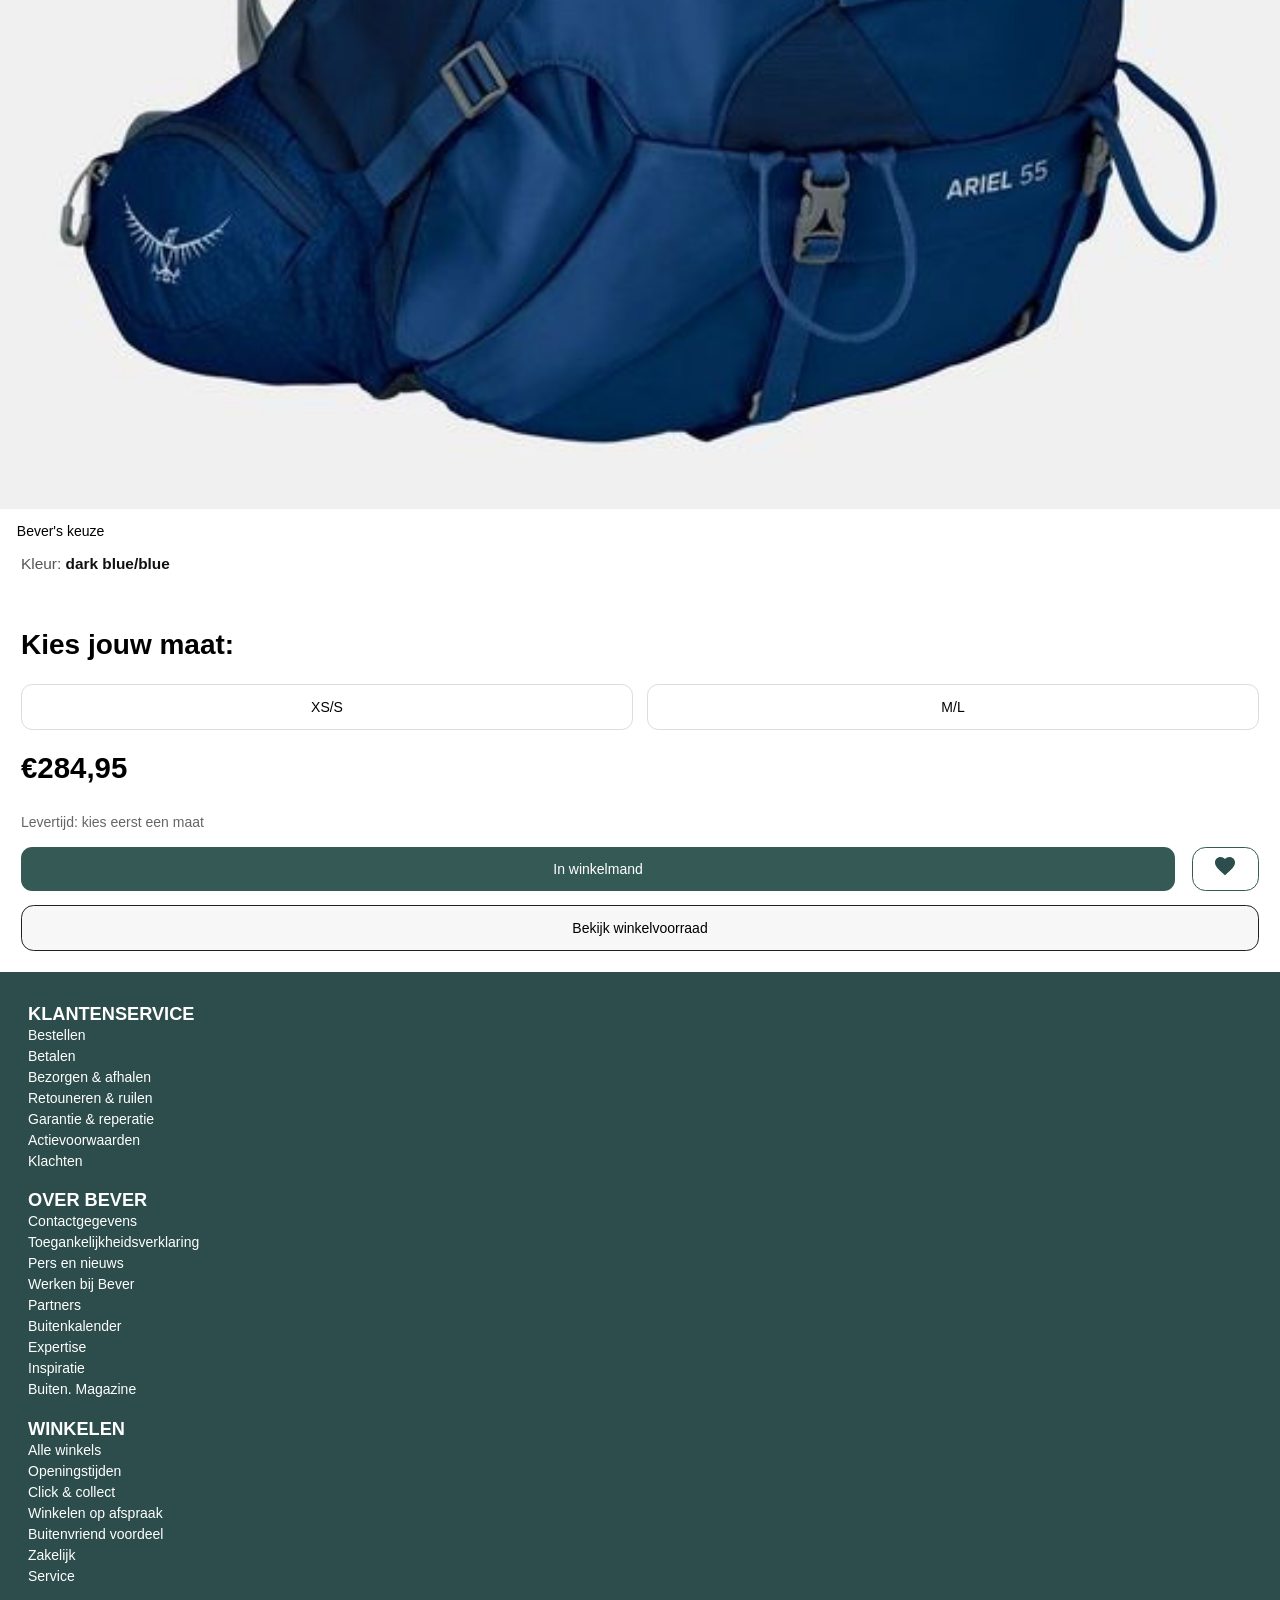
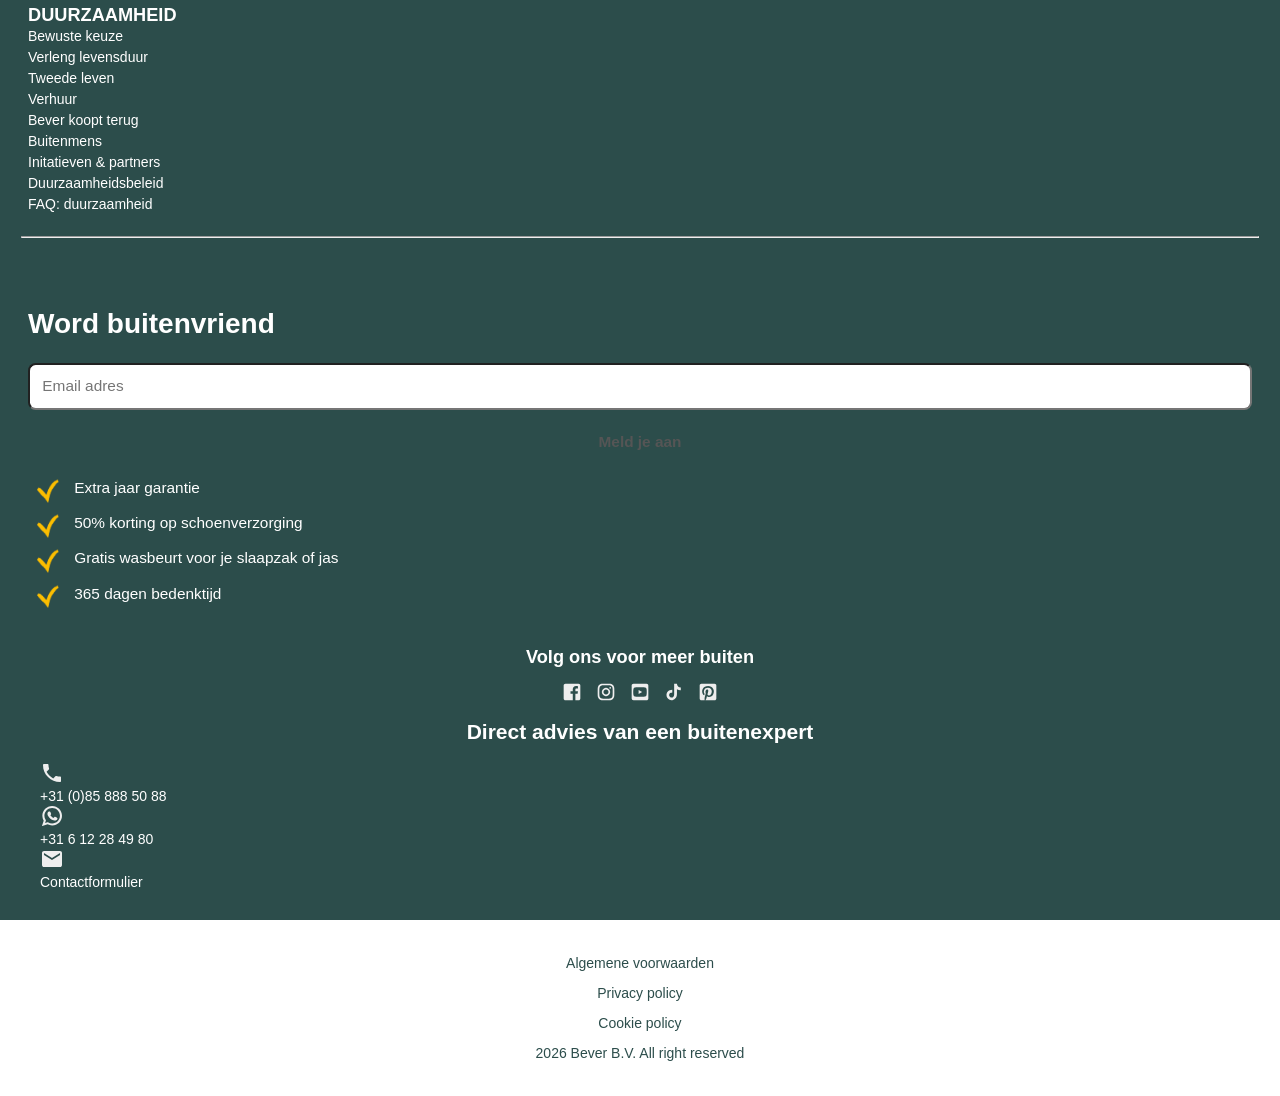
==== commit 32338966: "Add files via upload" ====
--- a/productpage.html
+++ b/productpage.html
@@ -6,7 +6,7 @@
 	<meta name="author" content="jouw naam">
 	<meta name="viewport" content="width=device-width, initial-scale=1">
 
-	<title>Howdy FED2526</title>
+	<title>Productpagina</title>
 
 	<link href="styles/style-algemeen.css" rel="stylesheet">
 	<link href="styles/style-productpage.css" rel="stylesheet">
--- a/styles/style-algemeen.css
+++ b/styles/style-algemeen.css
@@ -0,0 +1,272 @@
+/**************/
+/* CSS REMEDY */
+/**************/
+*,
+*::after,
+*::before {
+    box-sizing: border-box;
+}
+
+img {
+    max-width: 100%;
+}
+
+/*********************/
+/* CUSTOM PROPERTIES */
+/*********************/
+:root {
+    /* startje */
+    --primary-color-text: #111;
+    --secondary-color-text: #fff;
+    --color-background: #eee;
+    --primary-color: #2c4d4b;
+    --secondary-color: #efba28;
+    --fontFamily: "Source Sans 3", sans-serif;
+}
+
+/****************/
+/* STYLING */
+/****************/
+
+html {
+    font-family: var(--fontFamily);
+    font-size: 14px;
+    font-weight: 400;
+}
+
+body {
+    margin: 0;
+}
+
+svg {
+    fill: var(--primary-color)
+}
+
+/* HEADER, behalve header ul */
+header>button {
+    order: -1;
+}
+
+header div:nth-of-type(1) {
+    display: grid;
+    grid-template-columns: 10% auto 12% 12% 12%;
+    padding: 1.1em;
+    align-items: center;
+    justify-items: center;
+}
+
+header div:nth-of-type(2) {
+    position: relative;
+}
+
+header div:nth-of-type(2) input {
+    height: 3em;
+    border: thin solid #a9a9a9;
+}
+
+header div:nth-of-type(2) img {
+    position: absolute;
+    right: 1em;
+    top: 0.5em;
+    pointer-events: none;
+}
+
+header p {
+    background-color: var(--primary-color);
+    color: var(--secondary-color-text);
+    padding: 0.6em;
+    margin: 0;
+    text-align: center;
+}
+
+header div button {
+    outline: none;
+}
+
+header div img {
+    height: 1.8em;
+}
+
+/* ZOEKBALK */
+header div label {
+    display: block;
+    font: var(--fontFamily)
+}
+
+input {
+    width: 100%;
+    padding-right: 3em;
+}
+
+/* NAV */
+nav {
+    position: absolute;
+    translate: -110% 0%;
+    transition: translate .3s;
+    width: 100%;
+}
+
+nav.toonMenu {
+    translate: 0% 0%;
+    z-index: 1;
+}
+
+nav>ul {
+    padding: 0.3em;
+    margin: 0;
+}
+
+footer {
+    background-color: var(--primary-color);
+}
+
+/* SECTION 1 */
+footer section:nth-of-type(1) {
+    display: flex;
+    justify-content: center;
+    flex-direction: column;
+    padding: 1em 2em;
+}
+
+footer section:nth-of-type(1) h3 {
+    color: var(--secondary-color-text);
+    font-size: 1.3em;
+    font-weight: 600;
+    margin: 0;
+    padding-top: 1em;
+}
+
+footer section:nth-of-type(1) a {
+    color: var(--secondary-color-text);
+    text-decoration: none;
+    font-size: 1em;
+    line-height: 1.5em;
+}
+
+hr {
+    margin: .5em 1.5em;
+}
+
+/* section 2 */
+footer section:nth-of-type(2) {
+    padding: 0.5em 2em;
+}
+
+footer section:nth-of-type(2) h2 {
+    color: var(--secondary-color-text);
+    text-align: left;
+}
+
+footer section:nth-of-type(2) input {
+    padding: .8em;
+    font-size: 1.1em;
+    border-radius: .5em;
+}
+
+footer section:nth-of-type(2) p {
+    color: var(--secondary-color-text);
+    margin: 0;
+    font-size: 1.1em;
+    font-weight: 600;
+    text-align: center;
+    padding: 1.5em;
+}
+
+footer section:nth-of-type(2) ul {
+    display: grid;
+    grid-template-columns: repeat(1, 1fr);
+    padding: 0;
+    padding-bottom: .8em;
+    margin: 0;
+}
+
+footer section:nth-of-type(2) ul li {
+    color: var(--secondary-color-text);
+    list-style-type: none;
+    display: grid;
+    grid-template-columns: 1.8em auto;
+    padding: .4em;
+}
+
+footer section:nth-of-type(2) ul li p {
+    text-align: left;
+    padding: 0em 1em;
+    font-weight: 400;
+}
+
+footer section:nth-of-type(2) ul li img {
+    width: 85%;
+    height: auto;
+    display: block;
+    justify-self: end;
+}
+
+footer section:nth-of-type(3) h2 {
+    color: var(--secondary-color-text);
+    margin: 0;
+    font-size: 1.3em;
+    font-weight: 700;
+    text-align: center;
+    padding: .8em;
+}
+
+footer section:nth-of-type(3) article {
+    display: flex;
+    justify-content: center;
+    align-items: center;
+    gap: 1em;
+}
+
+footer svg {
+    fill: var(--color-background);
+}
+
+footer section:nth-of-type(4) {
+    color: var(--secondary-color-text);
+}
+
+footer section:nth-of-type(4) h2 {
+    text-align: center;
+}
+
+footer section:nth-of-type(4) ul li {
+    list-style-type: none;
+}
+
+footer section:nth-of-type(4) ul li img {
+    width: 85%;
+    height: auto;
+    display: block;
+    justify-self: end;
+}
+
+footer section:nth-of-type(4) ul li p {
+    margin: 0;
+    text-decoration: none;
+}
+
+footer section:nth-of-type(4) article a {
+    color: var(--primary-color);
+    text-decoration: none;
+    display: flex;
+    justify-content: center;
+    flex-wrap: wrap;
+    padding: .5em;
+}
+
+footer section:nth-of-type(4) article {
+    background-color: white;
+    padding: 2em;
+}
+
+.visually-hidden {
+    position: absolute;
+    width: 1px;
+    height: 1px;
+    padding: 0;
+    margin: -1px;
+    overflow: hidden;
+    clip: rect(0, 0, 0, 0);
+    white-space: nowrap;
+    border: 0;
+}
--- a/styles/style-productpage.css
+++ b/styles/style-productpage.css
@@ -0,0 +1,150 @@
+/* CAROUSEL PRODUCT */
+main section:nth-of-type(1) h1 {
+    padding: 0em 1.2em;
+    font-size: 1.6em;
+    font-weight: 500;
+}
+
+main section:nth-of-type(1) p {
+    padding: 0em 1.2em;
+}
+
+main section:nth-of-type(1) ul li {
+    display: grid;
+    grid-template-columns: 100%;
+    grid-template-rows: 80% 20%;
+    max-width: 100vw;
+    text-align: center;
+    flex-shrink: 0;
+    scroll-snap-align: center;
+}
+
+main section:nth-of-type(1) ul li img {
+    width: 100vw;
+    overflow: scroll;
+    object-fit: cover;
+    grid-area: 1 / 1 / 3 / 2;
+}
+
+main section:nth-of-type(1) nav ul {
+    background-color: white;
+}
+
+main section:nth-of-type(1)>ul {
+    display: flex;
+    overflow: auto;
+    scroll-snap-type: x mandatory;
+    scroll-behavior: smooth;
+    overscroll-behavior-x: contain;
+    padding: 0;
+}
+
+main section:nth-of-type(1) ul {
+    scrollbar-width: none;
+    scroll-marker-group: after;
+}
+
+main section:nth-of-type(1) ul::scroll-marker-group {
+    display: flex;
+    justify-content: center;
+    column-gap: .5em;
+}
+
+main section:nth-of-type(1) ul li::scroll-marker {
+    /* net als een after */
+    /* het attribuut komt uit de html - is voor screenreaders */
+    /* overgenomen uit de les */
+    content: '';
+
+    width: 2.2em;
+    height: .3em;
+    background-color: #c6c6c6;
+}
+
+main section:nth-of-type(1) ul li::scroll-marker:target-current {
+    background: #0d082b;
+}
+
+section:nth-of-type(2) {
+    padding: 0em 1.5em 1.5em;
+}
+
+/* kleur regel */
+section:nth-of-type(2)>p:first-of-type {
+    color: #555;
+    font-size: 1.1em;
+}
+
+section:nth-of-type(2) strong {
+    color: var(--primary-color-text);
+}
+
+/* titel */
+section:nth-of-type(2)>h2 {
+    margin-top: 2em;
+    font-size: 2em;
+}
+
+/* maat knoppen */
+section:nth-of-type(2) form:first-of-type {
+    display: flex;
+    gap: 1em;
+    margin: 1em 0 1.5em;
+}
+
+section:nth-of-type(2) form:first-of-type button {
+    flex: 1;
+    padding: 1em;
+    font-size: 1em;
+    border-radius: .8em;
+    border: .1em solid #dcdcdc;
+    background: white;
+}
+
+/* prijs */
+section:nth-of-type(2)>p:nth-of-type(2) {
+    font-size: 2.1em;
+    font-weight: 700;
+    margin: .5em 0 1em;
+}
+
+/* levertijd */
+section:nth-of-type(2)>p:nth-of-type(3) {
+    color: #666;
+    margin-bottom: 1.2em;
+}
+
+/* winkelmand rij */
+section:nth-of-type(2) form:nth-of-type(2) {
+    display: flex;
+    gap: 1.2em;
+    margin-bottom: 1em;
+}
+
+section:nth-of-type(2) form:nth-of-type(2) button:first-of-type {
+    flex: 1;
+    padding: 1em;
+    border-radius: .8em;
+    border: none;
+    background: #355a56;
+    color: white;
+    font-size: 1em;
+}
+
+section:nth-of-type(2) form:nth-of-type(2) button:last-of-type {
+    width: 4em;
+    border-radius: .8em;
+    border: .1em solid #355a56;
+    background: white;
+    font-size: 1.2em;
+}
+
+
+section:nth-of-type(2)>button {
+    width: 100%;
+    padding: 1em;
+    font-size: 1em;
+    border-radius: .9em;
+    border: .1em solid #222;
+    background: #f7f7f7;
+}
